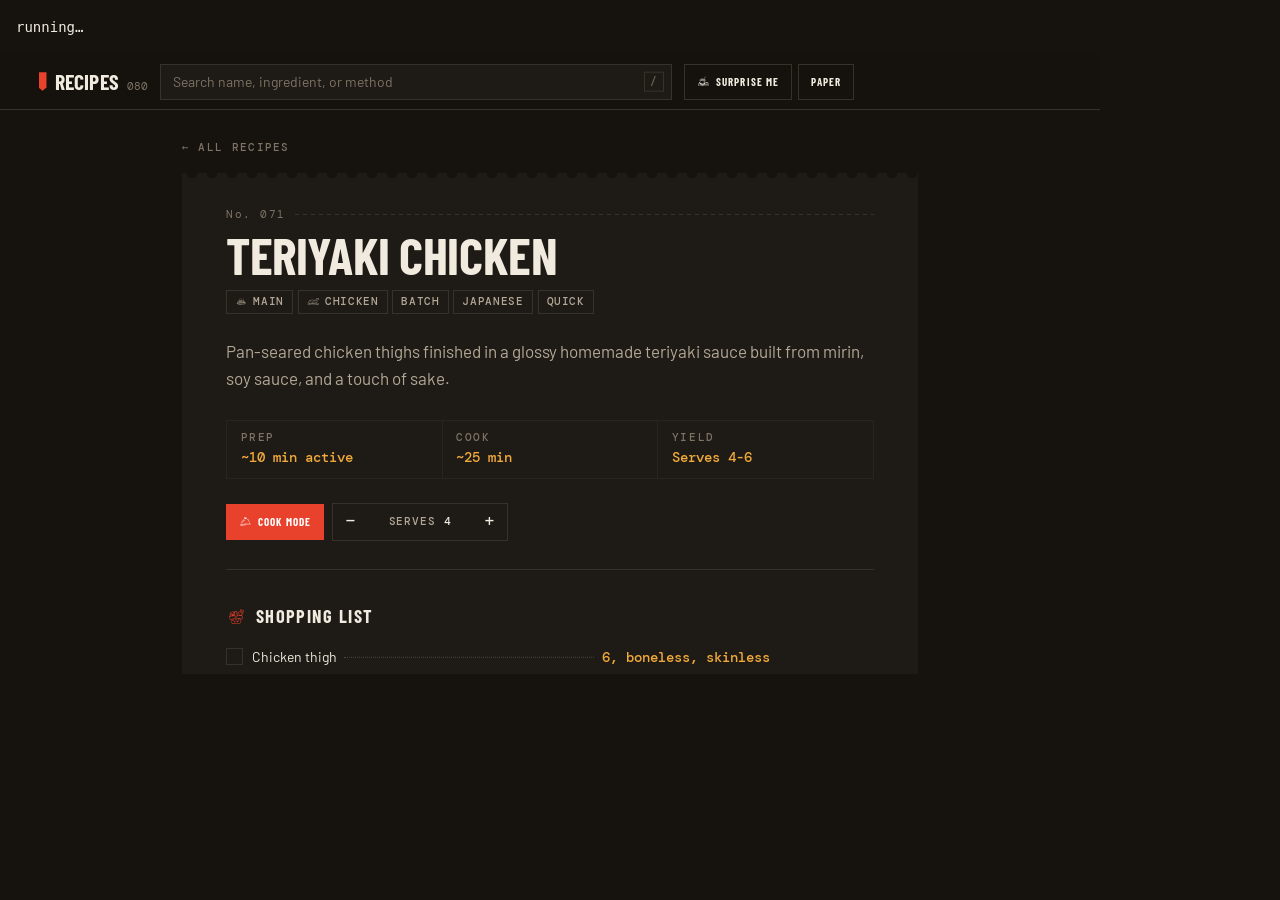
==== tools/smoke.html @ 5f92bd67 "Recipe browser: a static SPA over the Obsidian recipe vault Parses the vault's markdown into one JSO" ====
<!doctype html>
<meta charset="utf-8">
<title>Smoke test</title>
<!-- Drives the real app in an iframe and asserts the behaviour that is easy to
     break and tedious to click through: quantity scaling, struck-out state
     surviving a reload, tag jumps, filter + search composition, and shuffle.

     Serve the repo (py -m http.server 8765) and open
     http://127.0.0.1:8765/tools/smoke.html — results render in the page and in
     the document title, so it also works under headless Chrome --dump-dom. -->
<style>
  body { margin: 0; font: 14px/1.6 ui-monospace, monospace; background: #16130F; color: #F1EBDF; }
  iframe { width: 1100px; height: 620px; border: 0; background: #000; }
  pre { padding: 1rem; margin: 0; white-space: pre-wrap; }
  .pass { color: #93A96C; }
  .fail { color: #E8412C; }
  .total { border-top: 1px solid #38312A; margin-top: .75rem; padding-top: .75rem; }
</style>

<pre id="out">running…</pre>
<iframe id="f" src="../index.html#/r/teriyaki-chicken"></iframe>

<script>
const log = [];
const ok = (name, cond, extra = "") =>
  log.push({ pass: !!cond, name, extra: String(extra) });
const wait = (ms) => new Promise((r) => setTimeout(r, ms));

function report() {
  const failed = log.filter((l) => !l.pass).length;
  document.title = log.map((l) => (l.pass ? "PASS " : "FAIL ") + l.name
    + (l.extra ? " [" + l.extra + "]" : "")).join(" || ");
  document.getElementById("out").innerHTML =
    log.map((l) => `<span class="${l.pass ? "pass" : "fail"}">`
      + (l.pass ? "✓" : "✗") + " " + l.name
      + (l.extra ? "  [" + l.extra + "]" : "") + "</span>").join("\n")
    + `<div class="total">${failed} failed of ${log.length}</div>`;
}

(async () => {
  try {
    await wait(2600);
    const f = document.getElementById("f");
    const w = f.contentWindow;
    let d = f.contentDocument;
    const amounts = () => [...d.querySelectorAll(".ing-amt")].map((n) => n.textContent.trim());

    ok("recipe rendered", d.querySelector(".ticket-title")?.textContent === "Teriyaki Chicken");
    const before = amounts();
    ok("base amounts intact", before[1] === "100 ml", before.slice(0, 3).join(" / "));

    for (let i = 0; i < 4; i++) { d.querySelector('[data-scale="1"]').click(); await wait(120); }
    const after = amounts();
    ok("stepper reaches 8 servings", /Serves\s*8/.test(d.querySelector(".scaler-v").textContent),
       d.querySelector(".scaler-v").textContent.trim());
    ok("100 ml doubles to 200 ml", after[1] === "200 ml", after[1]);
    ok("125 ml doubles to 250 ml", after[2] === "250 ml", after[2]);
    ok("'a dash' left alone", after[3] === "a dash (optional)", after[3]);
    ok("'1/2, thinly sliced' becomes 1", after[4].startsWith("1,"), after[4]);
    ok("scaled amounts are marked", d.querySelectorAll(".ing-amt.is-scaled").length > 0);

    d.querySelector('[data-done="i0-0"]').click();
    await wait(150);
    ok("ingredient strikes out",
       d.querySelector('[data-done="i0-0"]').getAttribute("aria-pressed") === "true");

    w.location.reload();
    await wait(2400);
    d = f.contentDocument;
    ok("strike survives reload",
       d.querySelector('[data-done="i0-0"]')?.getAttribute("aria-pressed") === "true");
    ok("scaling resets on reload", d.querySelector(".ing-amt")?.textContent.includes("6"),
       d.querySelector(".ing-amt")?.textContent);

    [...d.querySelectorAll("[data-jump]")].find((b) => b.dataset.jump === "cuisine:japanese").click();
    await wait(400);
    ok("tag jump filters the list",
       d.getElementById("results-title").textContent.toLowerCase() === "japanese",
       d.getElementById("results-title").textContent);
    ok("filter lands in the hash", w.location.hash.includes("cuisine=japanese"), w.location.hash);
    ok("japanese returns 3", d.querySelectorAll(".stub").length === 3,
       d.querySelectorAll(".stub").length + " results");

    const q = d.getElementById("q");
    q.value = "miso";
    q.dispatchEvent(new Event("input", { bubbles: true }));
    await wait(300);
    ok("search composes with filter", d.querySelectorAll(".stub").length === 1,
       d.querySelectorAll(".stub").length + " results");

    d.getElementById("clear-filters").click();
    await wait(300);
    ok("clear all restores everything", d.querySelectorAll(".stub").length === 80,
       d.querySelectorAll(".stub").length + " results");

    d.getElementById("shuffle").click();
    await wait(1800);
    ok("shuffle opens a recipe", /#\/r\/.+/.test(w.location.hash), w.location.hash);

    ok("service worker registers",
       (await w.navigator.serviceWorker.getRegistrations()).length > 0);
  } catch (error) {
    ok("suite ran to completion", false, error.message);
  }
  report();
})();
</script>
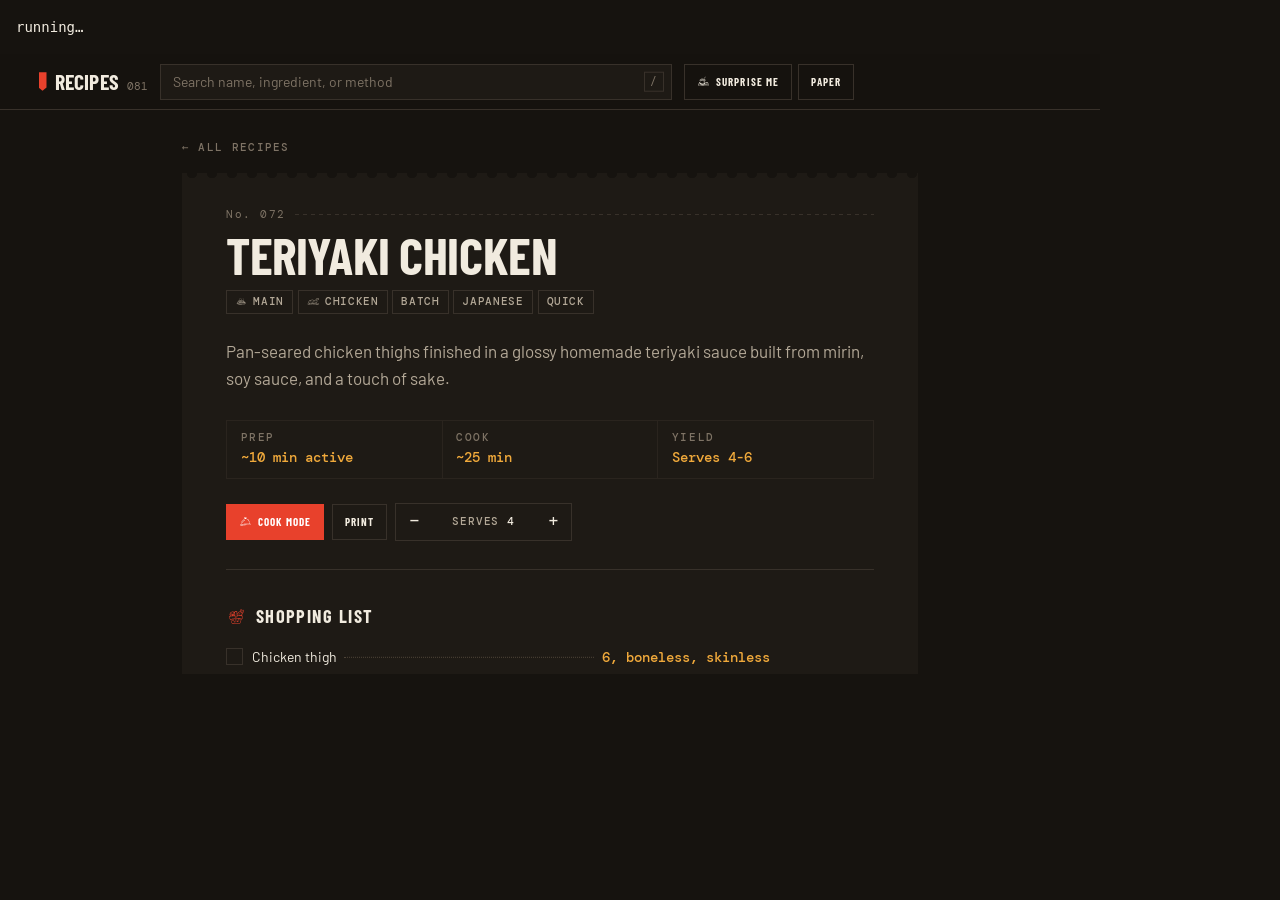
==== commit 1e3f7862: "Print a recipe as a formatted ticket on paper A Print button beside Cook mode calls window.print(); " ====
--- a/tools/smoke.html
+++ b/tools/smoke.html
@@ -58,6 +58,10 @@
     ok("'a dash' left alone", after[3] === "a dash (optional)", after[3]);
     ok("'1/2, thinly sliced' becomes 1", after[4].startsWith("1,"), after[4]);
     ok("scaled amounts are marked", d.querySelectorAll(".ing-amt.is-scaled").length > 0);
+    ok("print button present", d.querySelector("[data-print]"));
+    ok("print-only serves stat follows the scaler",
+       /8\s*\(2×\)/.test(d.querySelector(".stat.print-only")?.textContent || ""),
+       d.querySelector(".stat.print-only")?.textContent.trim().replace(/\s+/g, " "));
 
     d.querySelector('[data-done="i0-0"]').click();
     await wait(150);
@@ -90,8 +94,10 @@
 
     d.getElementById("clear-filters").click();
     await wait(300);
-    ok("clear all restores everything", d.querySelectorAll(".stub").length === 80,
-       d.querySelectorAll(".stub").length + " results");
+    // The brand count is the bundle's own total, so this holds as recipes are added.
+    const total = Number(d.getElementById("brand-count").textContent);
+    ok("clear all restores everything", total > 0 && d.querySelectorAll(".stub").length === total,
+       d.querySelectorAll(".stub").length + " of " + total);
 
     d.getElementById("shuffle").click();
     await wait(1800);
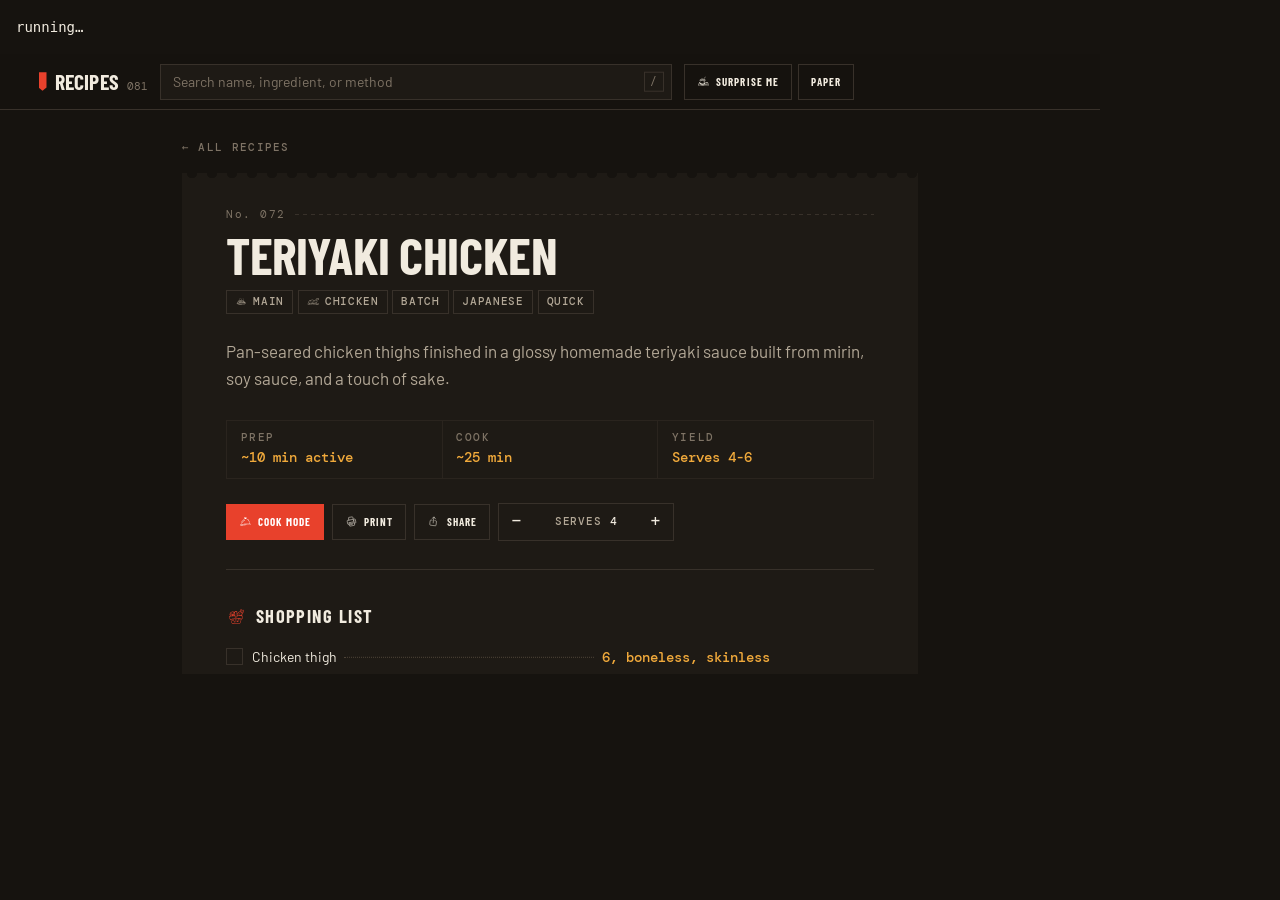
==== commit 3ab206d3: "Share button, and hand-drawn print and share icons Share opens the native share sheet with the recip" ====
--- a/tools/smoke.html
+++ b/tools/smoke.html
@@ -58,7 +58,17 @@
     ok("'a dash' left alone", after[3] === "a dash (optional)", after[3]);
     ok("'1/2, thinly sliced' becomes 1", after[4].startsWith("1,"), after[4]);
     ok("scaled amounts are marked", d.querySelectorAll(".ing-amt.is-scaled").length > 0);
-    ok("print button present", d.querySelector("[data-print]"));
+    ok("print and share carry icons",
+       d.querySelector('[data-print] use[href="#i-print"]') && d.querySelector('[data-share] use[href="#i-share"]'));
+
+    // Stub the share sheet so headless runs don't open a real one.
+    let shared = null;
+    w.navigator.share = (payload) => { shared = payload; return Promise.resolve(); };
+    d.querySelector("[data-share]").click();
+    await wait(100);
+    ok("share hands over the bare recipe url",
+       shared && shared.title === "Teriyaki Chicken" && /\/(index\.html)?#\/r\/teriyaki-chicken$/.test(shared.url),
+       shared && shared.url);
     ok("print-only serves stat follows the scaler",
        /8\s*\(2×\)/.test(d.querySelector(".stat.print-only")?.textContent || ""),
        d.querySelector(".stat.print-only")?.textContent.trim().replace(/\s+/g, " "));
